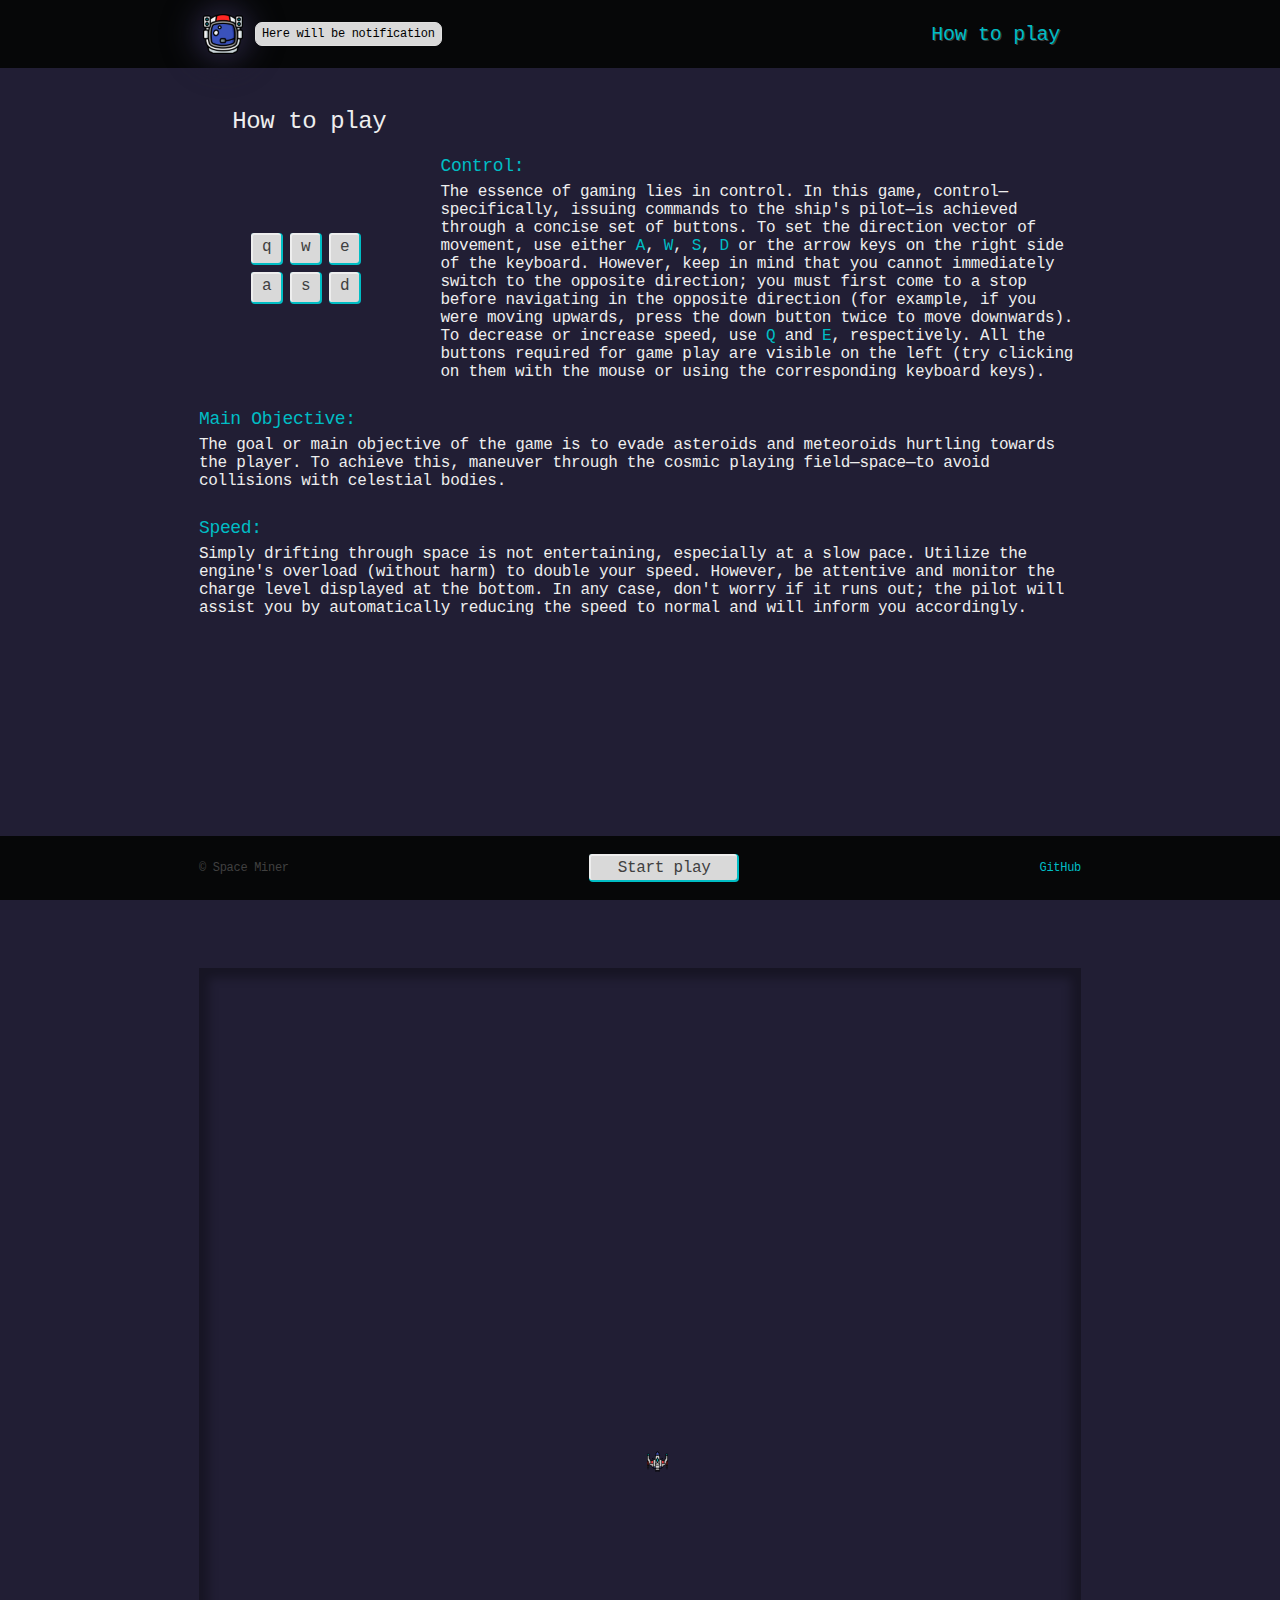
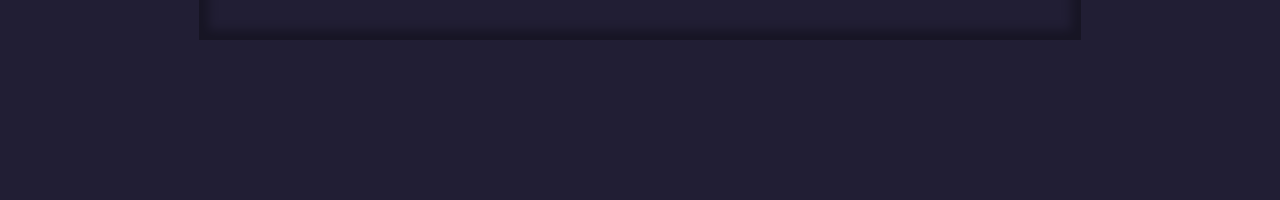
==== index.html @ f4ae4e4f "move all file to root dir for GitHub pages deployment" ====
<!DOCTYPE html>
<html lang="en">
  <head>
    <meta charset="UTF-8" />
    <link rel="icon" href="%PUBLIC_URL%/../assets/icon/spaceSuit.svg" />
    <meta name="viewport" content="width=device-width, initial-scale=1.0" />
    <link rel="stylesheet" href="./index.css" />
    <title>Space miner</title>
  </head>
  <body id="app">
    <!-- ? header -->
    <header class="header">
      <div class="header__container">
        <!-- ? logo -->
        <div class="logo">
          <img
            id="header-logo"
            class="logo__icon"
            src="%PUBLIC_URL%/../assets/icon/space-suit.svg"
            alt="logo"
          />
          <p
            id="header-notification-text"
            class="logo__text text_size_small text notification"
          >
            Here will be notification
          </p>
        </div>

        <!-- ? navigation -->
        <nav class="navigation">
          <ul class="navigation__list">
            <!-- ? how to play -->
            <li class="navigation__item">
              <a
                href="#how-to-play"
                class="navigation__link link text text_size_big"
                >How to play</a
              >
            </li>

            <!-- ? settings -->
            <!-- <li class="navigation__item">
              <a
                href="#settings"
                class="navigation__link link text text_size_big"
                >Settings</a
              >
            </li> -->
          </ul>
        </nav>
      </div>
    </header>

    <!-- ? main -->
    <main class="main">
      <!-- how to play -->
      <section id="how-to-play" class="container how-to-play">
        <!-- ? header -->
        <div class="how-to-play__header">
          <h2 class="first-title how-to-play__title">How to play</h2>
        </div>

        <!-- ? body -->
        <div class="how-to-play__instruction">
          <!-- Control -->
          <div class="how-to-play__block how-to-play_sides_two">
            <article class="key-buttons how-to-play__key-buttons">
              <div
                name="how-to-play-key-button"
                data-key="q"
                class="key-button"
              >
                <p class="key-button__letter text">q</p>
              </div>
              <div
                name="how-to-play-key-button"
                data-key="w"
                class="key-button"
              >
                <p class="key-button__letter text">w</p>
              </div>
              <div
                name="how-to-play-key-button"
                data-key="e"
                class="key-button"
              >
                <p class="key-button__letter text">e</p>
              </div>
              <div
                name="how-to-play-key-button"
                data-key="a"
                class="key-button"
              >
                <p class="key-button__letter text">a</p>
              </div>
              <div
                name="how-to-play-key-button"
                data-key="s"
                class="key-button"
              >
                <p class="key-button__letter text">s</p>
              </div>
              <div
                name="how-to-play-key-button"
                data-key="d"
                class="key-button"
              >
                <p class="key-button__letter text">d</p>
              </div>
            </article>

            <div>
              <h4 class="second-title how-to-play__subtitle text_color_accent">
                Control:
              </h4>

              <p class="text">
                The essence of gaming lies in control. In this game,
                control—specifically, issuing commands to the ship's pilot—is
                achieved through a concise set of buttons. To set the direction
                vector of movement, use either
                <span class="how-to-play__key-letter">A</span>,
                <span class="how-to-play__key-letter">W</span>,
                <span class="how-to-play__key-letter">S</span>,
                <span class="how-to-play__key-letter">D</span>
                or the arrow keys on the right side of the keyboard. However,
                keep in mind that you cannot immediately switch to the opposite
                direction; you must first come to a stop before navigating in
                the opposite direction (for example, if you were moving upwards,
                press the down button twice to move downwards). To decrease or
                increase speed, use
                <span class="how-to-play__key-letter">Q</span> and
                <span class="how-to-play__key-letter">E</span>, respectively.
                All the buttons required for game play are visible on the left
                (try clicking on them with the mouse or using the corresponding
                keyboard keys).
              </p>
            </div>
          </div>
          <!-- Main Objective -->
          <div class="how-to-play__block">
            <div>
              <h4 class="second-title how-to-play__subtitle text_color_accent">
                Main Objective:
              </h4>
              <p class="text">
                The goal or main objective of the game is to evade asteroids and
                meteoroids hurtling towards the player. To achieve this,
                maneuver through the cosmic playing field—space—to avoid
                collisions with celestial bodies.
              </p>
            </div>
          </div>
          <!-- Speed -->
          <div class="how-to-play__block">
            <div>
              <h4 class="second-title how-to-play__subtitle text_color_accent">
                Speed:
              </h4>
              <p class="text">
                Simply drifting through space is not entertaining, especially at
                a slow pace. Utilize the engine's overload (without harm) to
                double your speed. However, be attentive and monitor the charge
                level displayed at the <span>bottom</span>. In any case, don't
                worry if it runs out; the pilot will assist you by automatically
                reducing the speed to normal and will inform you accordingly.
              </p>
            </div>
          </div>
        </div>
      </section>

      <!-- game -->
      <section id="game" class="container">
        <!-- ? game -->
        <article id="game-field" class="field">
          <!-- ? ship -->
          <div hidden id="space-ship" class="space-ship">
            <img
              class="space-ship__img"
              src="%PUBLIC_URL%/../assets/icon/space-ship.svg"
              alt="miner ship"
            />
            <!-- ? engine -->
            <div id="space-ship-engine" class="space-ship__engine"></div>
            <!-- <div id="space-ship-traces" class="space-ship__traces"></div> -->
          </div>
          <!-- ? asteroid -->
          <template id="asteroid-template">
            <img
              class="asteroid__image"
              alt="asteroid"
              src="%PUBLIC_URL%/../assets/icon/asteroid.svg"
            />
          </template>
        </article>
      </section>

      <!-- settings -->
      <!-- <section id="settings" class="container settings">Settings</section> -->
    </main>

    <!-- ? footer -->
    <footer class="footer">
      <div class="footer__container">
        <p class="text text_size_small">&copy; Space Miner</p>

        <!-- button to start play -->
        <button class="text button-start-play" id="button-start-play">
          <p class="button-start-play__text text">Start play</p>
        </button>

        <!-- status bar of energy -->
        <div id="footer-energy-status-bar" class="status-bar">
          <img
            src="%PUBLIC_URL%/../assets/icon/energy.svg"
            alt="energy"
            class="status-bar__icon"
          />
          <div id="footer-energy-status-bar-bar" class="status-bar__progress">
            <div
              class="status-bar__energy status-bar__energy_charge_full"
            ></div>
            <div
              class="status-bar__energy status-bar__energy_charge_full"
            ></div>
            <div
              class="status-bar__energy status-bar__energy_charge_full"
            ></div>
            <div
              class="status-bar__energy status-bar__energy_charge_full"
            ></div>
            <div
              class="status-bar__energy status-bar__energy_charge_full"
            ></div>
            <div
              class="status-bar__energy status-bar__energy_charge_full"
            ></div>
            <div
              class="status-bar__energy status-bar__energy_charge_full"
            ></div>
            <div
              class="status-bar__energy status-bar__energy_charge_full"
            ></div>
            <div
              class="status-bar__energy status-bar__energy_charge_full"
            ></div>
            <div
              class="status-bar__energy status-bar__energy_charge_full"
            ></div>
          </div>
        </div>

        <a
          href="https://github.com/chyVacheck/space_miner"
          class="text text_size_small link"
          >GitHub</a
        >
      </div>
    </footer>

    <!-- ! js -->
    <script type="module" src="./src/index.js"></script>
  </body>
</html>
---- index.css ----
/* ? common */
@import url(./styles/animation.css);
@import url(./styles/link.css);
@import url(./styles/typographic.css);
@import url(./styles/container.css);

/* ? header */
@import url(./styles/header.css);
@import url(./styles/logo.css);
@import url(./styles/navigation.css);

/* ? main */
@import url(./styles/main.css);

/* ? field */
@import url(./styles/field.css);
@import url(./styles/space-ship.css);
@import url(./styles/asteroid.css);

/* ? how to play */
@import url(./styles/how-to-play.css);
@import url(./styles/key-buttons.css);

/* ? footer */
@import url(./styles/footer.css);
@import url(./styles/button-start-play.css);
@import url(./styles/status-bar.css);

html,
body {
  width: 100%;
  margin: 0;
  background: var(--bg-main-color);
  overflow: hidden;
  position: relative;
  display: flex;
  flex-direction: column;
  align-items: center;
  scroll-behavior: smooth;
}

#app {
  /* ? max - width */
  --max-width-container: 882px;

  /* ? filed */
  --field-width: 7px;
  --field-height: 7px;

  /* ? miner ship */
  --miner-ship-width: 21px;
  --miner-ship-height: 21px;

  /* ? engine */
  --engine-work-color: #f44345;
  --engine-overload-color: #ffd731;

  /* ? trace */
  --trace-color: #f44345;

  /* ? color */
  --accent-main-color: #ea6b65;
  --accent-secondary-color: #00bdc4; /* #248bf2 */

  /* ? energy color */
  --energy-empty-color: #f44345;
  --energy-main-color: #ffd731;
  --energy-full-color: #3ddc84;

  /* ? fg color */
  --fg-main-color: #404040;
  --fg-light-color: #eeeeee;
  --fg-accent-color: var(--accent-secondary-color);

  /* ? bg color */
  --bg-main-color: #211e34;
  --bg-secondary-color: #060708;
  --bg-popup-color: #d9d9d9;
  --bg-status-bar-color: #b9b9b9;

  /* ? border color */
  --border-main-color: #c9ccd1;
  --border-secondary-color: #e0e0e0;

  /* ? opacity */
  --opacity-hover: 0.8;
  --opacity-active: 0.4;
}
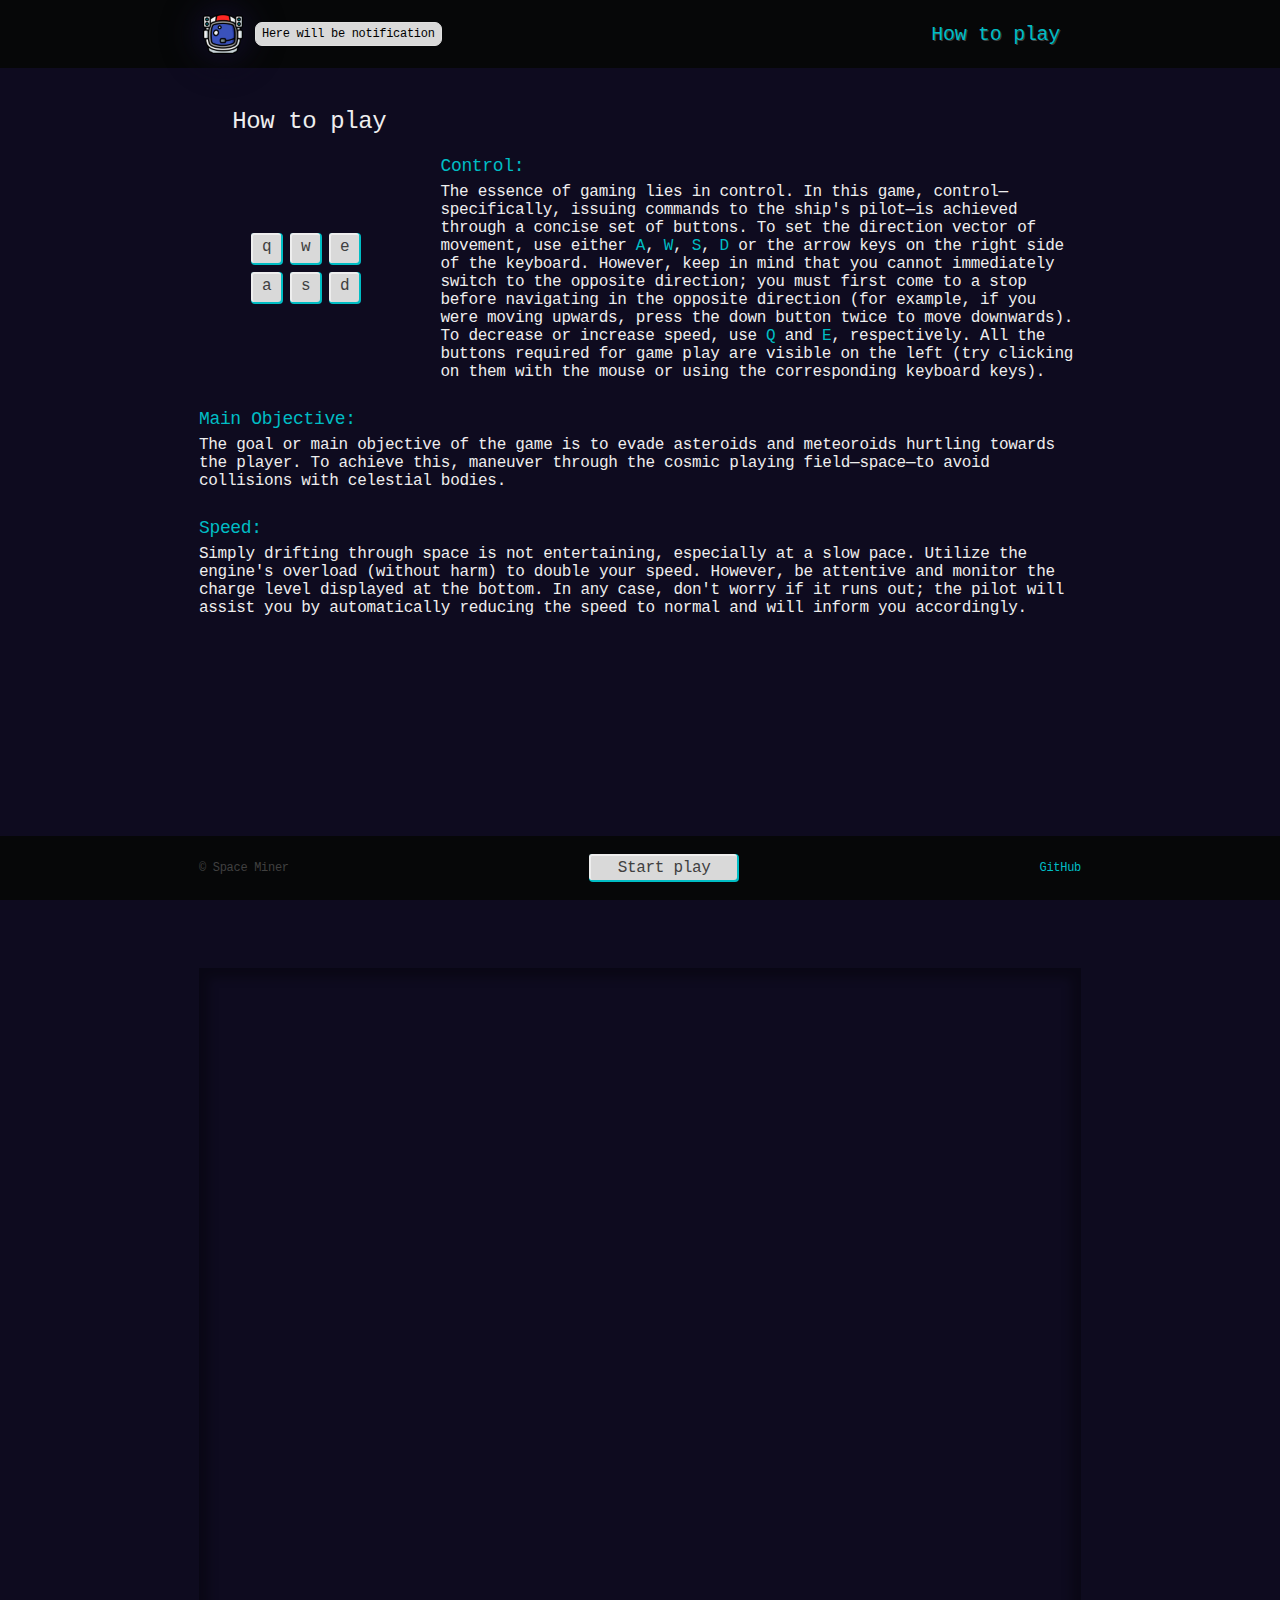
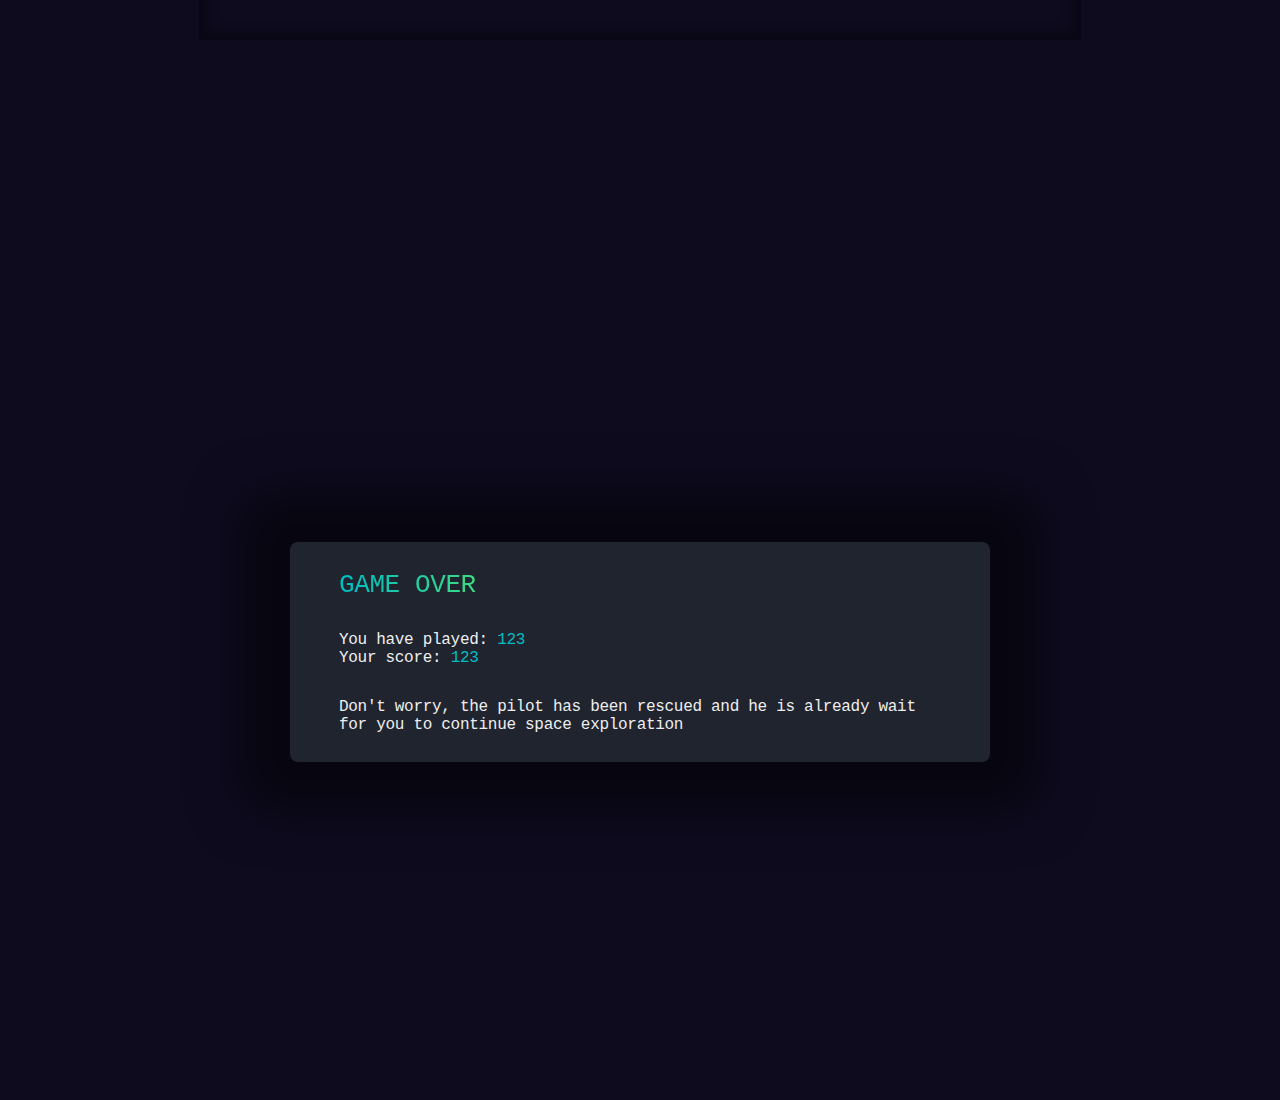
==== commit cdf88725: "feat + refactor + fix" ====
--- a/index.html
+++ b/index.html
@@ -2,7 +2,7 @@
 <html lang="en">
   <head>
     <meta charset="UTF-8" />
-    <link rel="icon" href="%PUBLIC_URL%/../assets/icon/spaceSuit.svg" />
+    <link rel="icon" href="./assets/icon/space-suit.svg" />
     <meta name="viewport" content="width=device-width, initial-scale=1.0" />
     <link rel="stylesheet" href="./index.css" />
     <title>Space miner</title>
@@ -38,15 +38,6 @@
                 >How to play</a
               >
             </li>
-
-            <!-- ? settings -->
-            <!-- <li class="navigation__item">
-              <a
-                href="#settings"
-                class="navigation__link link text text_size_big"
-                >Settings</a
-              >
-            </li> -->
           </ul>
         </nav>
       </div>
@@ -172,20 +163,19 @@
       </section>
 
       <!-- game -->
-      <section id="game" class="container">
+      <section id="main-game" class="container">
         <!-- ? game -->
         <article id="game-field" class="field">
           <!-- ? ship -->
-          <div hidden id="space-ship" class="space-ship">
+          <template id="space-ship-template">
             <img
               class="space-ship__img"
               src="%PUBLIC_URL%/../assets/icon/space-ship.svg"
               alt="miner ship"
             />
-            <!-- ? engine -->
+            <!-- engine -->
             <div id="space-ship-engine" class="space-ship__engine"></div>
-            <!-- <div id="space-ship-traces" class="space-ship__traces"></div> -->
-          </div>
+          </template>
           <!-- ? asteroid -->
           <template id="asteroid-template">
             <img
@@ -197,8 +187,28 @@
         </article>
       </section>
 
-      <!-- settings -->
-      <!-- <section id="settings" class="container settings">Settings</section> -->
+      <!-- gameOver -->
+      <section id="game-over" class="container game-over">
+        <div class="game-over__container">
+          <h2 class="first-title game-over__title">Game Over</h2>
+
+          <div>
+            <p class="text">
+              You have played:
+              <span id="game-over-time" class="text_color_accent">123</span>
+            </p>
+            <p class="text">
+              Your score:
+              <span id="game-over-score" class="text_color_accent">123</span>
+            </p>
+          </div>
+
+          <p class="text">
+            Don't worry, the pilot has been rescued and he is already wait for
+            you to continue space exploration
+          </p>
+        </div>
+      </section>
     </main>
 
     <!-- ? footer -->
@@ -212,7 +222,11 @@
         </button>
 
         <!-- status bar of energy -->
-        <div id="footer-energy-status-bar" class="status-bar">
+        <div
+          id="footer-energy-status-bar"
+          style="display: none"
+          class="status-bar"
+        >
           <img
             src="%PUBLIC_URL%/../assets/icon/energy.svg"
             alt="energy"
--- a/index.css
+++ b/index.css
@@ -20,6 +20,9 @@
 /* ? how to play */
 @import url(./styles/how-to-play.css);
 @import url(./styles/key-buttons.css);
+
+/* ? game over */
+@import url(./styles/game-over.css);
 
 /* ? footer */
 @import url(./styles/footer.css);
@@ -61,6 +64,7 @@
   /* ? color */
   --accent-main-color: #ea6b65;
   --accent-secondary-color: #00bdc4; /* #248bf2 */
+  --accent-other-color: #3ddc84;
 
   /* ? energy color */
   --energy-empty-color: #f44345;
@@ -71,9 +75,11 @@
   --fg-main-color: #404040;
   --fg-light-color: #eeeeee;
   --fg-accent-color: var(--accent-secondary-color);
+  --fg-secondary-accent-color: var(--accent-other-color);
 
   /* ? bg color */
-  --bg-main-color: #211e34;
+
+  --bg-main-color: #0e0b1f;
   --bg-secondary-color: #060708;
   --bg-popup-color: #d9d9d9;
   --bg-status-bar-color: #b9b9b9;
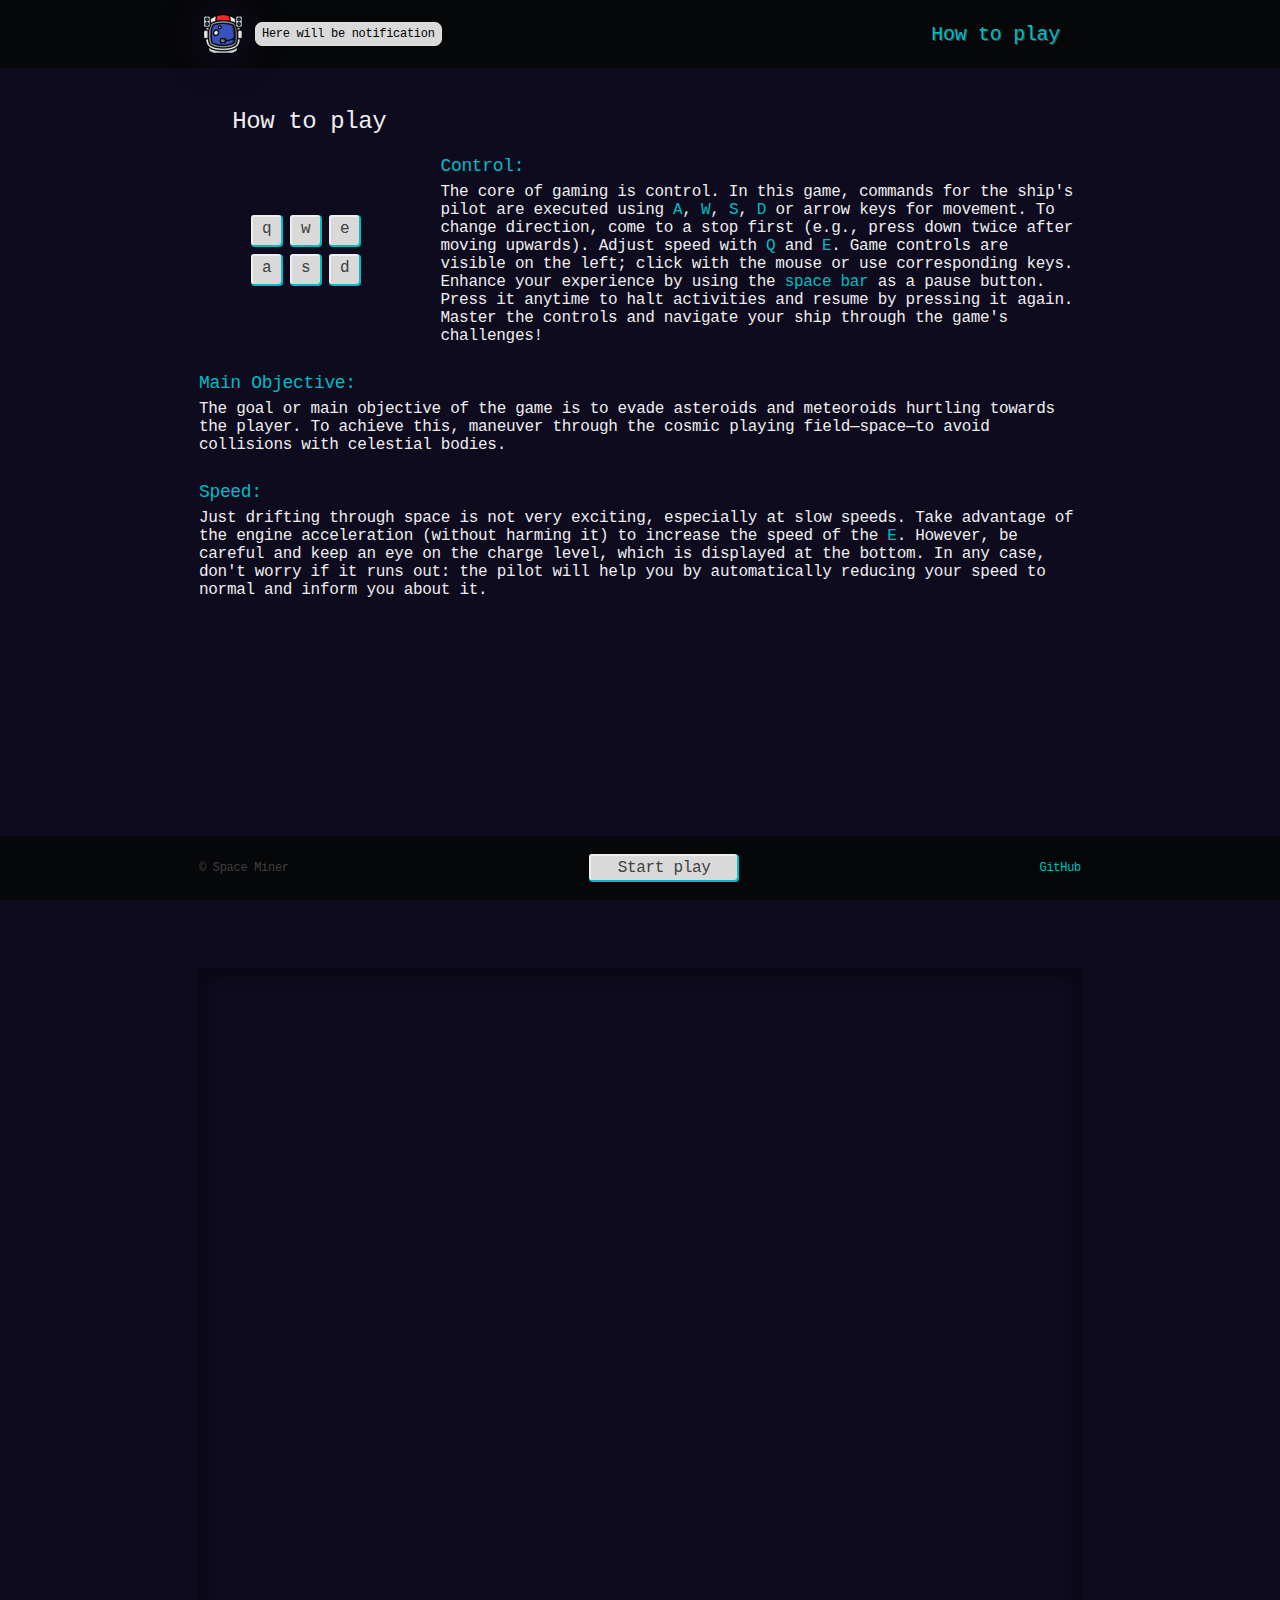
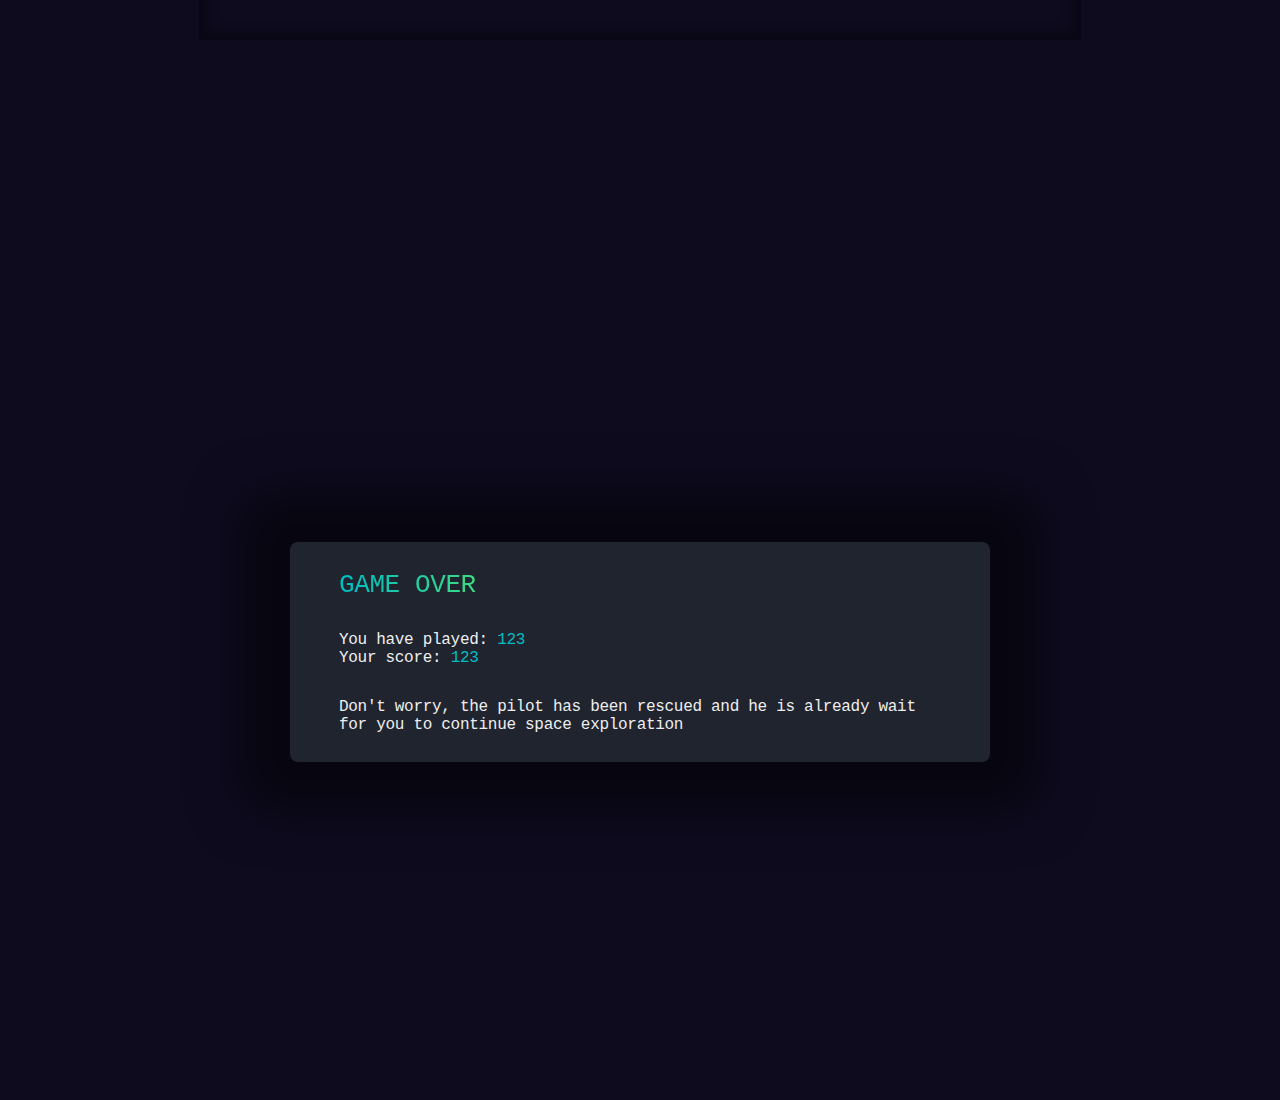
==== commit ebb71298: "feat+refactor" ====
--- a/index.html
+++ b/index.html
@@ -107,25 +107,22 @@
               </h4>
 
               <p class="text">
-                The essence of gaming lies in control. In this game,
-                control—specifically, issuing commands to the ship's pilot—is
-                achieved through a concise set of buttons. To set the direction
-                vector of movement, use either
+                The core of gaming is control. In this game, commands for the
+                ship's pilot are executed using
                 <span class="how-to-play__key-letter">A</span>,
                 <span class="how-to-play__key-letter">W</span>,
                 <span class="how-to-play__key-letter">S</span>,
-                <span class="how-to-play__key-letter">D</span>
-                or the arrow keys on the right side of the keyboard. However,
-                keep in mind that you cannot immediately switch to the opposite
-                direction; you must first come to a stop before navigating in
-                the opposite direction (for example, if you were moving upwards,
-                press the down button twice to move downwards). To decrease or
-                increase speed, use
+                <span class="how-to-play__key-letter">D</span> or arrow keys for
+                movement. To change direction, come to a stop first (e.g., press
+                down twice after moving upwards). Adjust speed with
                 <span class="how-to-play__key-letter">Q</span> and
-                <span class="how-to-play__key-letter">E</span>, respectively.
-                All the buttons required for game play are visible on the left
-                (try clicking on them with the mouse or using the corresponding
-                keyboard keys).
+                <span class="how-to-play__key-letter">E</span>. Game controls
+                are visible on the left; click with the mouse or use
+                corresponding keys. Enhance your experience by using the
+                <span class="how-to-play__key-letter">space bar</span> as a
+                pause button. Press it anytime to halt activities and resume by
+                pressing it again. Master the controls and navigate your ship
+                through the game's challenges!
               </p>
             </div>
           </div>
@@ -150,12 +147,14 @@
                 Speed:
               </h4>
               <p class="text">
-                Simply drifting through space is not entertaining, especially at
-                a slow pace. Utilize the engine's overload (without harm) to
-                double your speed. However, be attentive and monitor the charge
-                level displayed at the <span>bottom</span>. In any case, don't
-                worry if it runs out; the pilot will assist you by automatically
-                reducing the speed to normal and will inform you accordingly.
+                Just drifting through space is not very exciting, especially at
+                slow speeds. Take advantage of the engine acceleration (without
+                harming it) to increase the speed of the
+                <span class="how-to-play__key-letter">E</span>. However, be
+                careful and keep an eye on the charge level, which is displayed
+                at the <span>bottom</span>. In any case, don't worry if it runs
+                out: the pilot will help you by automatically reducing your
+                speed to normal and inform you about it.
               </p>
             </div>
           </div>
@@ -216,8 +215,8 @@
       <div class="footer__container">
         <p class="text text_size_small">&copy; Space Miner</p>
 
-        <!-- button to start play -->
-        <button class="text button-start-play" id="button-start-play">
+        <!-- main button -->
+        <button class="text button-start-play" id="main-button">
           <p class="button-start-play__text text">Start play</p>
         </button>
 
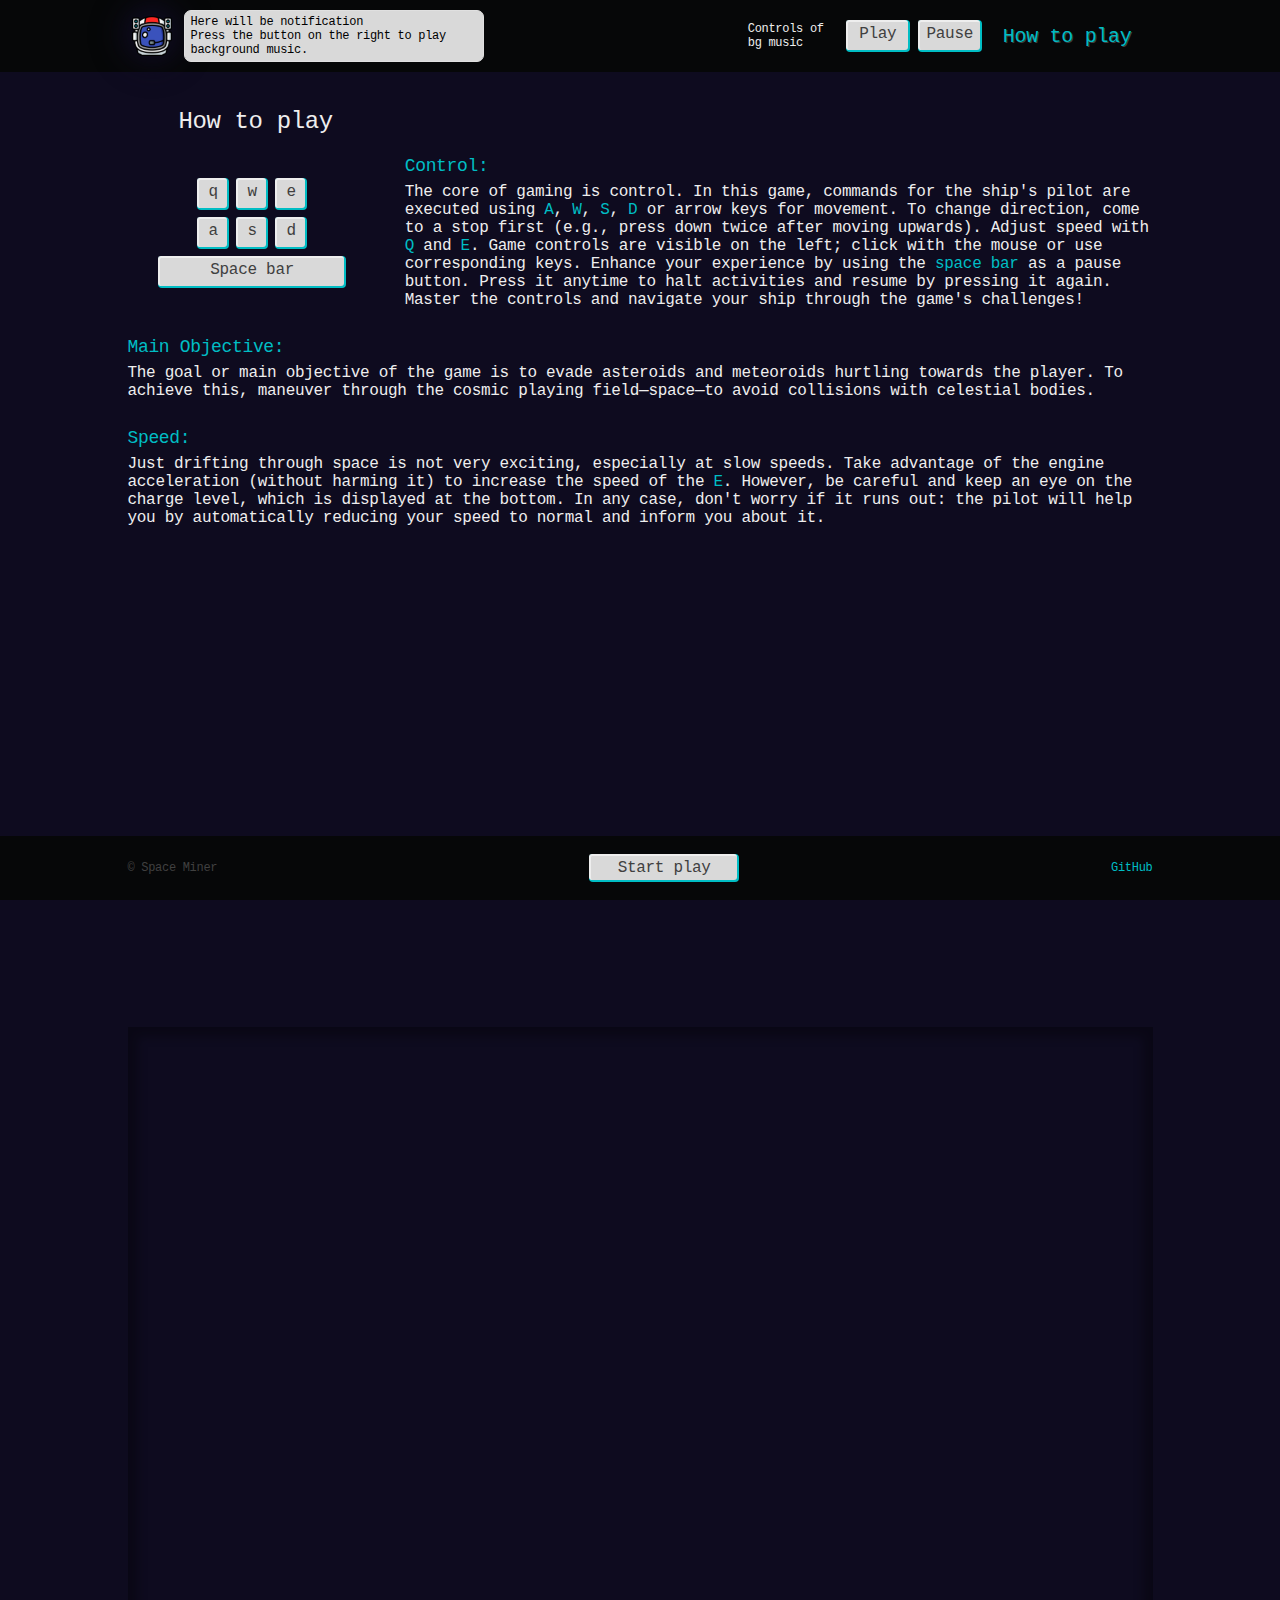
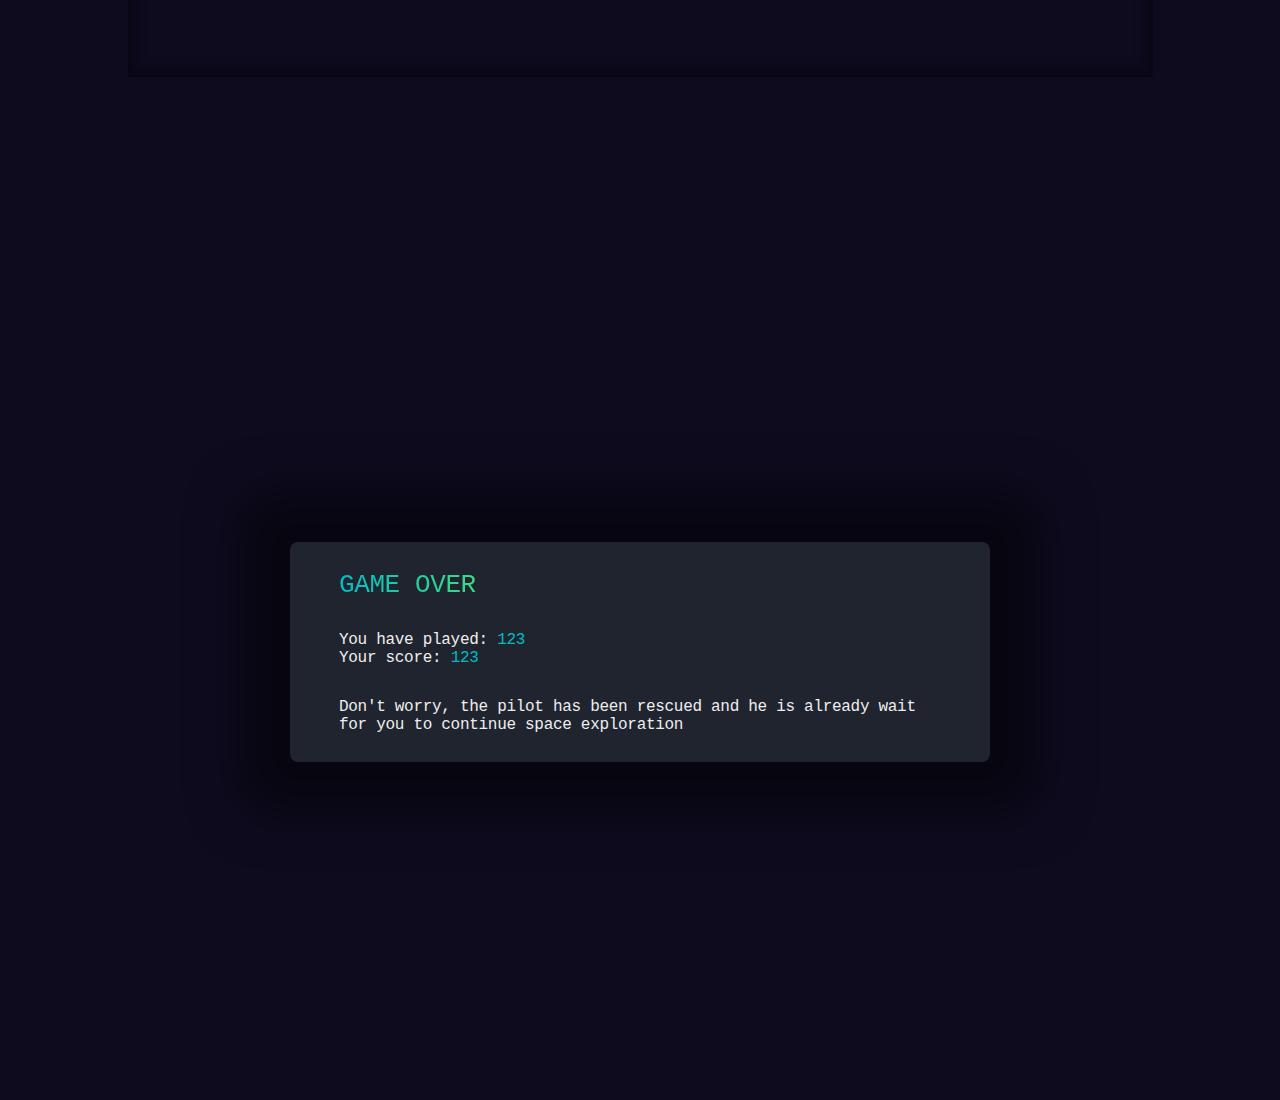
==== commit 08e445be: "feat: add bg music" ====
--- a/index.html
+++ b/index.html
@@ -23,8 +23,28 @@
             id="header-notification-text"
             class="logo__text text_size_small text notification"
           >
-            Here will be notification
+            Here will be notification <br />Press the button on the right to
+            play background music.
           </p>
+        </div>
+
+        <!-- ? audio -->
+
+        <div class="audio">
+          <audio id="audio" autoplay loop>
+            <source src="./assets/music/Space.wav" type="audio/wav" />
+            <!-- <source src="./assets/music/Space.mp3" type="audio/mp3" /> -->
+            Your browser does not support the audio tag.
+          </audio>
+
+          <h2 class="audio__name text_size_small text">Controls of bg music</h2>
+
+          <button class="audio-button key-button" id="audio-play-button">
+            <p class="text key-button__letter">Play</p>
+          </button>
+          <button class="audio-button key-button" id="audio-pause-button">
+            <p class="text key-button__letter">Pause</p>
+          </button>
         </div>
 
         <!-- ? navigation -->
@@ -57,47 +77,58 @@
           <!-- Control -->
           <div class="how-to-play__block how-to-play_sides_two">
             <article class="key-buttons how-to-play__key-buttons">
-              <div
-                name="how-to-play-key-button"
-                data-key="q"
-                class="key-button"
-              >
-                <p class="key-button__letter text">q</p>
+              <div class="key-buttons_type_row">
+                <div
+                  name="how-to-play-key-button"
+                  data-key="q"
+                  class="key-button"
+                >
+                  <p class="key-button__letter text">q</p>
+                </div>
+                <div
+                  name="how-to-play-key-button"
+                  data-key="w"
+                  class="key-button"
+                >
+                  <p class="key-button__letter text">w</p>
+                </div>
+                <div
+                  name="how-to-play-key-button"
+                  data-key="e"
+                  class="key-button"
+                >
+                  <p class="key-button__letter text">e</p>
+                </div>
+              </div>
+              <div class="key-buttons_type_row">
+                <div
+                  name="how-to-play-key-button"
+                  data-key="a"
+                  class="key-button"
+                >
+                  <p class="key-button__letter text">a</p>
+                </div>
+                <div
+                  name="how-to-play-key-button"
+                  data-key="s"
+                  class="key-button"
+                >
+                  <p class="key-button__letter text">s</p>
+                </div>
+                <div
+                  name="how-to-play-key-button"
+                  data-key="d"
+                  class="key-button"
+                >
+                  <p class="key-button__letter text">d</p>
+                </div>
               </div>
               <div
                 name="how-to-play-key-button"
-                data-key="w"
-                class="key-button"
+                data-key=" "
+                class="key-button key-button_type_space-bar"
               >
-                <p class="key-button__letter text">w</p>
-              </div>
-              <div
-                name="how-to-play-key-button"
-                data-key="e"
-                class="key-button"
-              >
-                <p class="key-button__letter text">e</p>
-              </div>
-              <div
-                name="how-to-play-key-button"
-                data-key="a"
-                class="key-button"
-              >
-                <p class="key-button__letter text">a</p>
-              </div>
-              <div
-                name="how-to-play-key-button"
-                data-key="s"
-                class="key-button"
-              >
-                <p class="key-button__letter text">s</p>
-              </div>
-              <div
-                name="how-to-play-key-button"
-                data-key="d"
-                class="key-button"
-              >
-                <p class="key-button__letter text">d</p>
+                <p class="key-button__letter text">Space bar</p>
               </div>
             </article>
 
@@ -162,7 +193,7 @@
       </section>
 
       <!-- game -->
-      <section id="main-game" class="container">
+      <section id="main-game" class="container game">
         <!-- ? game -->
         <article id="game-field" class="field">
           <!-- ? ship -->
--- a/index.css
+++ b/index.css
@@ -12,7 +12,8 @@
 /* ? main */
 @import url(./styles/main.css);
 
-/* ? field */
+/* ? game*/
+@import url(./styles/game.css);
 @import url(./styles/field.css);
 @import url(./styles/space-ship.css);
 @import url(./styles/asteroid.css);
@@ -26,6 +27,7 @@
 
 /* ? footer */
 @import url(./styles/footer.css);
+@import url(./styles/audio.css);
 @import url(./styles/button-start-play.css);
 @import url(./styles/status-bar.css);
 
@@ -44,15 +46,14 @@
 
 #app {
   /* ? max - width */
-  --max-width-container: 882px;
+  --max-width-container: 1025px;
 
   /* ? filed */
-  --field-width: 7px;
-  --field-height: 7px;
+  --field-width: 5px;
+  --field-height: 5px;
 
   /* ? miner ship */
-  --miner-ship-width: 21px;
-  --miner-ship-height: 21px;
+  --miner-ship-size: 4;
 
   /* ? engine */
   --engine-work-color: #f44345;
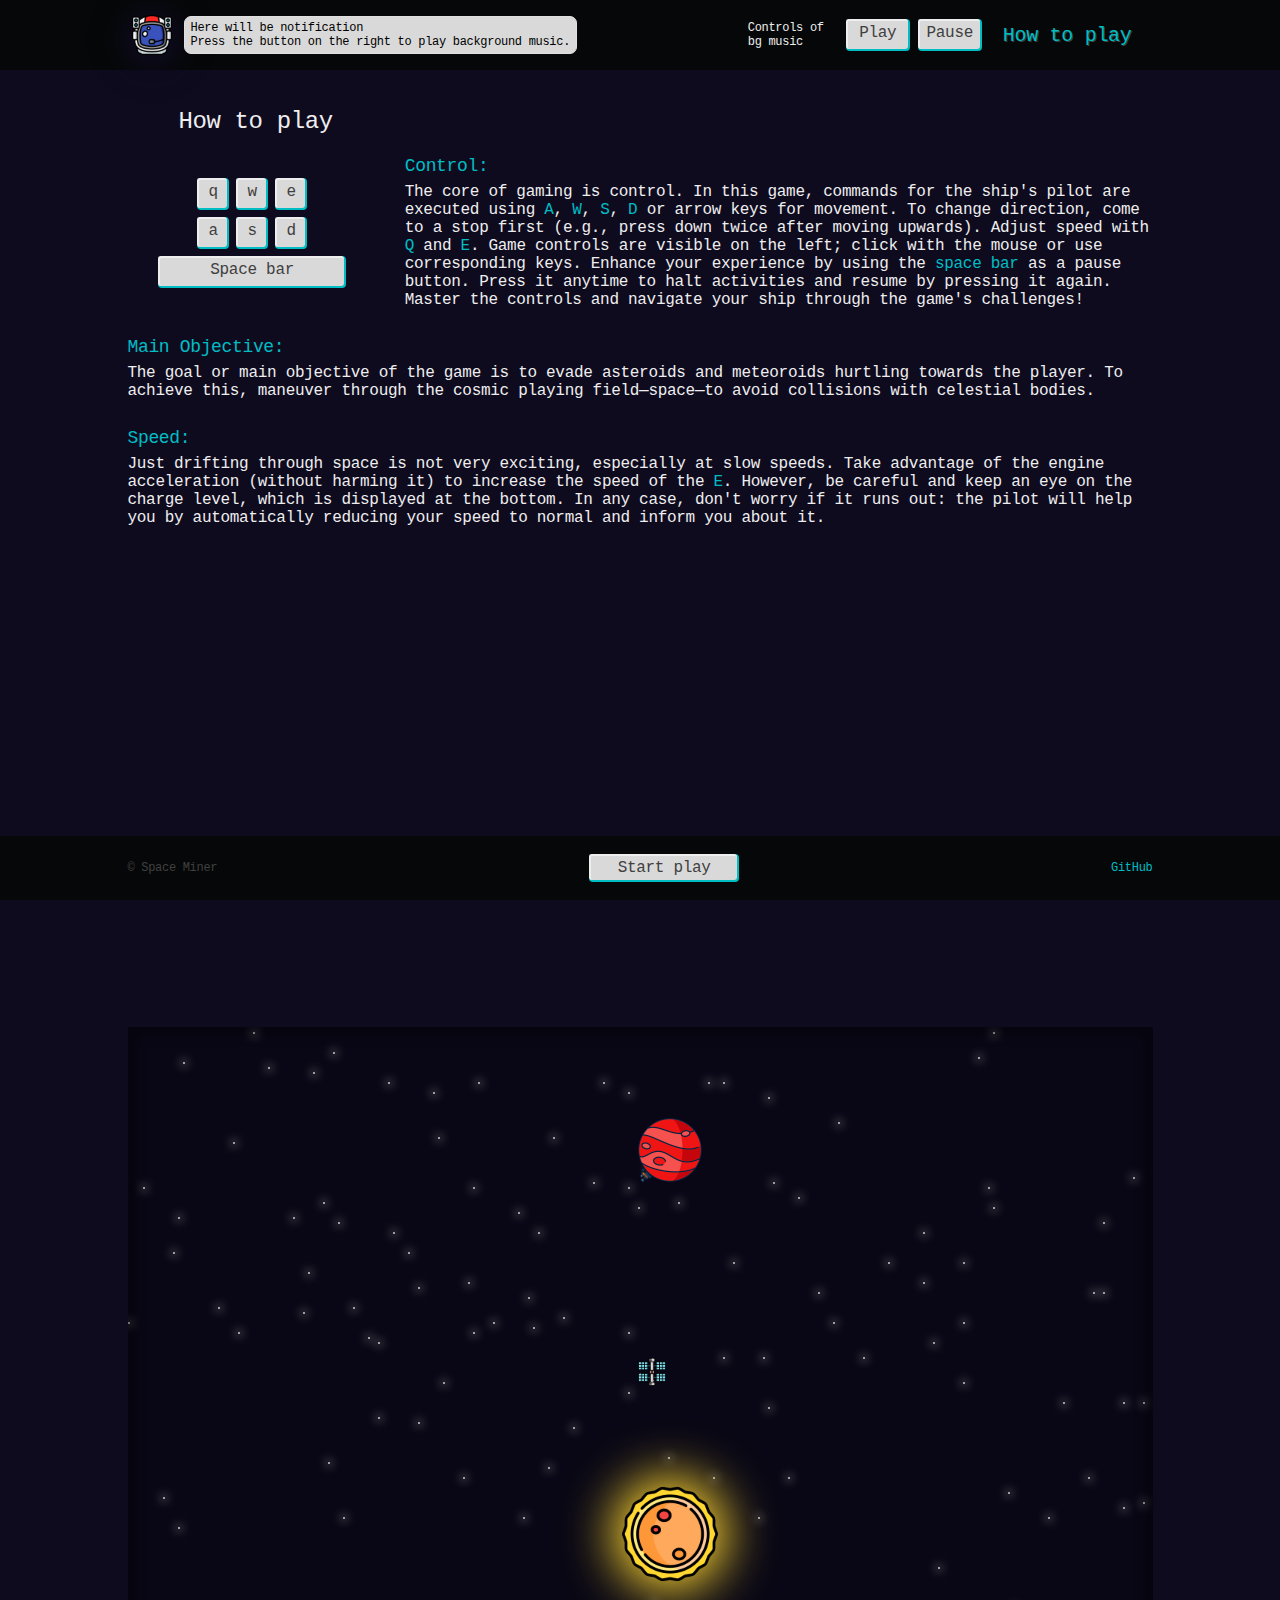
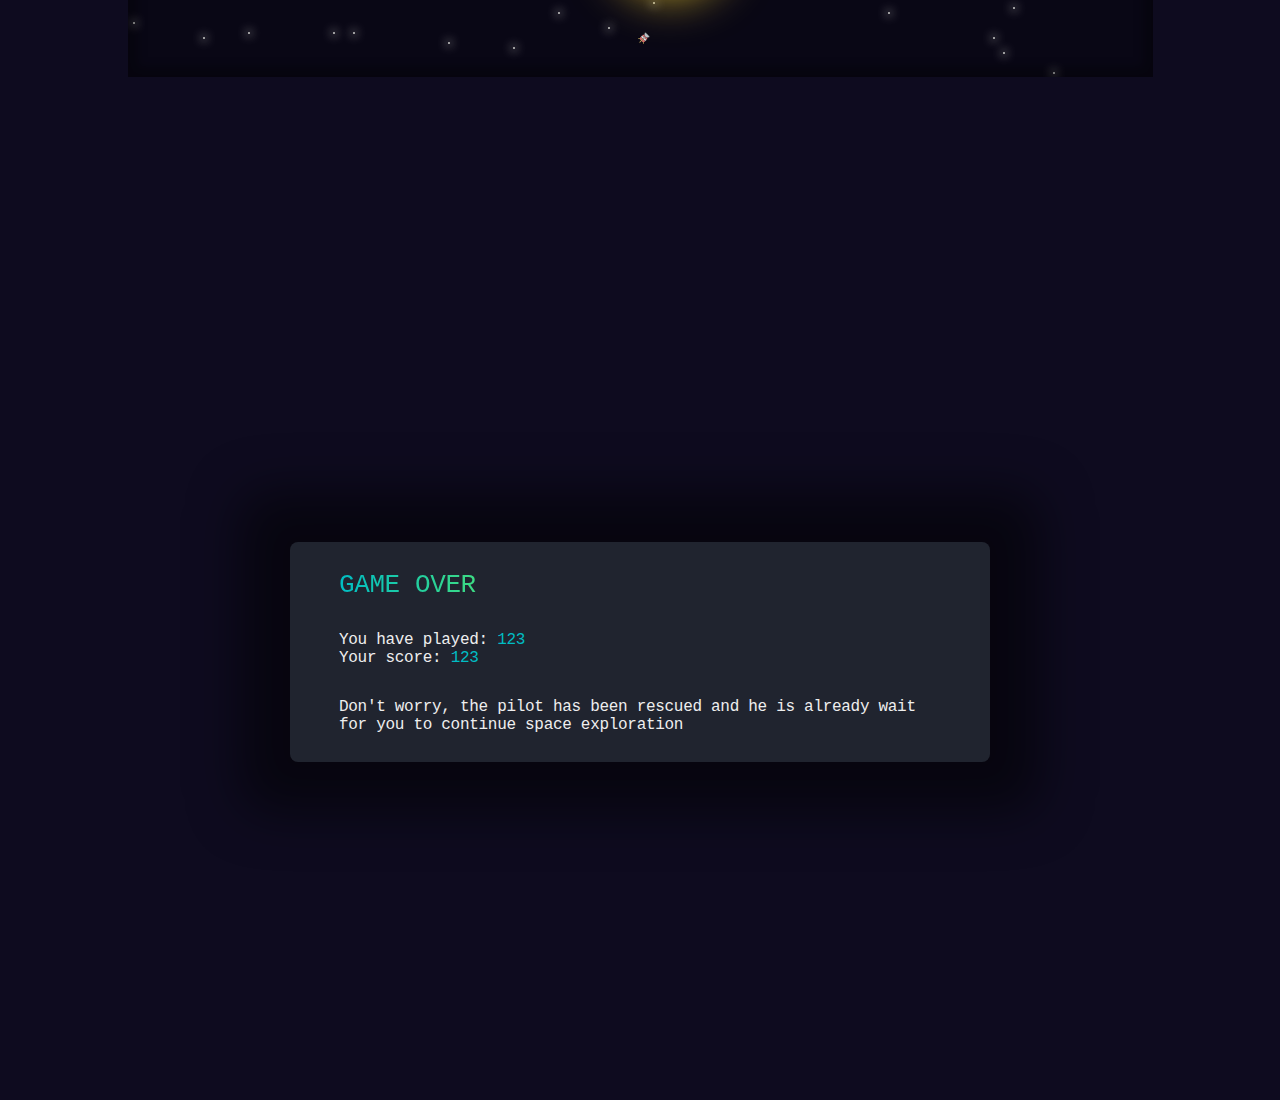
==== commit f33add6a: "feat: create a background animation" ====
--- a/index.html
+++ b/index.html
@@ -31,7 +31,7 @@
         <!-- ? audio -->
 
         <div class="audio">
-          <audio id="audio" autoplay loop>
+          <audio id="audio" loop>
             <source src="./assets/music/Space.wav" type="audio/wav" />
             <!-- <source src="./assets/music/Space.mp3" type="audio/mp3" /> -->
             Your browser does not support the audio tag.
@@ -214,6 +214,71 @@
               src="%PUBLIC_URL%/../assets/icon/asteroid.svg"
             />
           </template>
+
+          <!-- ? space background -->
+          <article id="sun" class="sun">
+            <!-- ? sun -->
+            <div class="orbit">
+              <img
+                title="Satellites are artificial objects in space that orbit around Earth or other planets, serving purposes such as communication, scientific research, and more."
+                class="space__obj satellite"
+                src="./assets/icon/space_satellite.svg"
+                alt="satellite"
+              />
+            </div>
+            <div class="orbit">
+              <img
+                class="space__obj solar-station"
+                src="./assets/icon/space_solar_station.svg"
+                alt="solar-station"
+              />
+            </div>
+
+            <!-- ? earth -->
+            <div class="orbit orbit_type_reverse">
+              <div class="orbit earth-orbit">
+                <img
+                  title="Earth is the third planet from the Sun in the Solar System and the only known celestial body where life exists"
+                  class="space__obj space__obj_type_nature earth"
+                  src="./assets/icon/earth.svg"
+                  alt="earth"
+                />
+                <img
+                  title="The Moon is Earth's natural satellite, the fifth largest moon in the Solar System, influencing tides on Earth"
+                  class="space__obj space__obj_type_nature moon"
+                  src="./assets/icon/moon.svg"
+                  alt="moon"
+                />
+              </div>
+            </div>
+
+            <!-- ? mars -->
+            <div class="orbit orbit_type_reverse">
+              <div class="mars-orbit">
+                <img
+                  title='Mars is the fourth planet from the Sun, often called the "Red Planet" due to the iron oxide prevalent on its surface'
+                  class="space__obj space__obj_type_nature mars"
+                  src="./assets/icon/mars.svg"
+                  alt="mars"
+                />
+                <img
+                  class="space__obj robot"
+                  src="./assets/icon/robot.svg"
+                  alt="robot"
+                />
+              </div>
+            </div>
+
+            <img
+              title="The Sun is the central star of the Solar System, primarily composed of hydrogen and helium, serving as the source of light and energy for all the planets"
+              class="space__obj space__obj_type_nature sun__image"
+              src="./assets/icon/sun.svg"
+              alt="sun"
+            />
+          </article>
+
+          <!-- ? starts -->
+          <!-- <span class="star" style="--row: 8; --column: 12"></span> -->
         </article>
       </section>
 
--- a/index.css
+++ b/index.css
@@ -17,6 +17,7 @@
 @import url(./styles/field.css);
 @import url(./styles/space-ship.css);
 @import url(./styles/asteroid.css);
+@import url(./styles/space.css);
 
 /* ? how to play */
 @import url(./styles/how-to-play.css);
@@ -53,7 +54,7 @@
   --field-height: 5px;
 
   /* ? miner ship */
-  --miner-ship-size: 4;
+  --miner-ship-size: 5;
 
   /* ? engine */
   --engine-work-color: #f44345;
@@ -89,6 +90,10 @@
   --border-main-color: #c9ccd1;
   --border-secondary-color: #e0e0e0;
 
+  /* ? space */
+  --start-main-shin-color: #eee;
+  --sun-main-shin-color: #ffd731;
+
   /* ? opacity */
   --opacity-hover: 0.8;
   --opacity-active: 0.4;
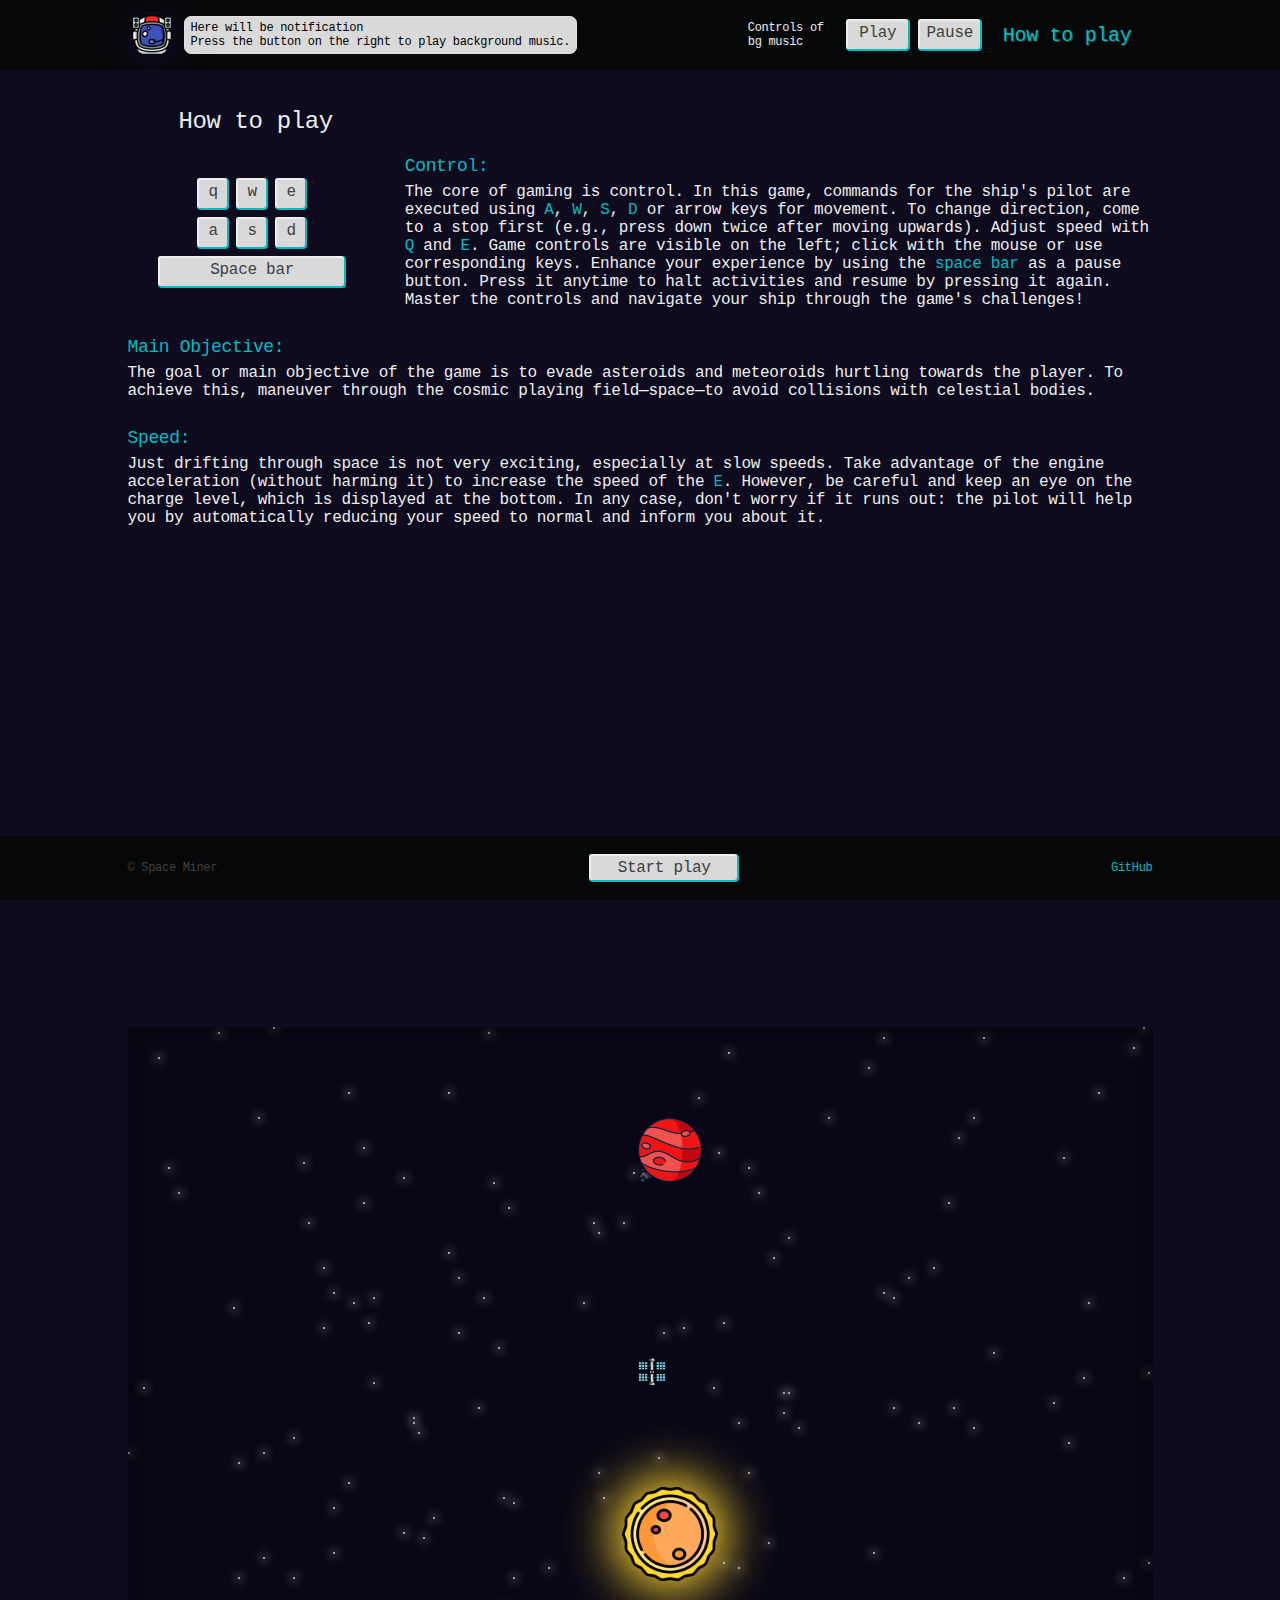
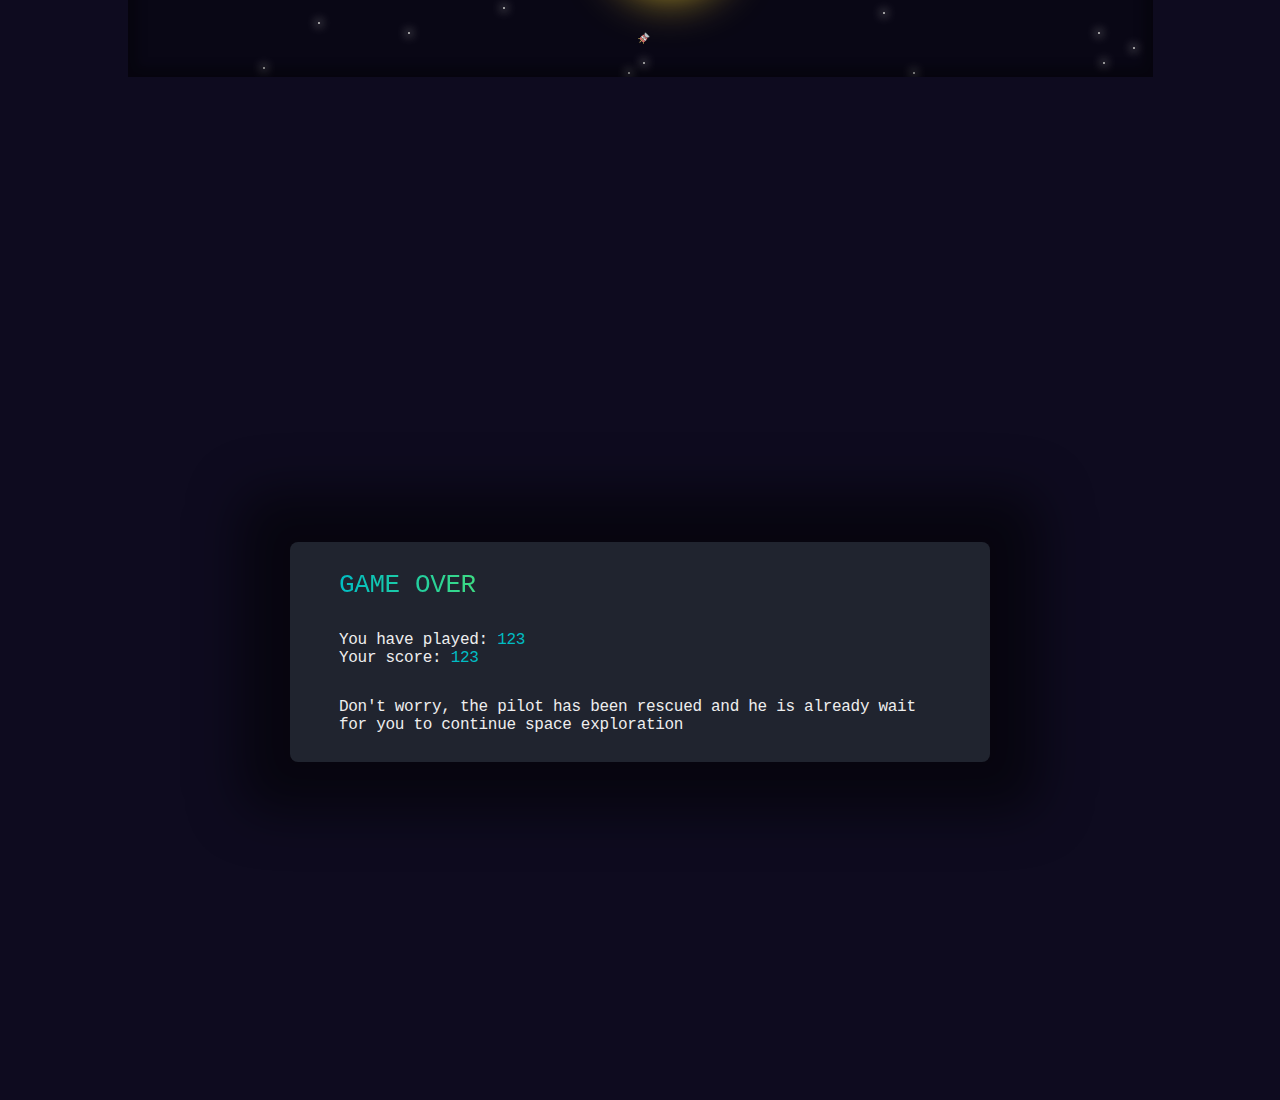
==== commit 5dfcf097: "feat: a bit improve visual" ====
--- a/index.html
+++ b/index.html
@@ -235,7 +235,7 @@
             </div>
 
             <!-- ? earth -->
-            <div class="orbit orbit_type_reverse">
+            <div class="orbit orbit_type_reverse orbit_planet_earth">
               <div class="orbit earth-orbit">
                 <img
                   title="Earth is the third planet from the Sun in the Solar System and the only known celestial body where life exists"
@@ -253,7 +253,7 @@
             </div>
 
             <!-- ? mars -->
-            <div class="orbit orbit_type_reverse">
+            <div class="orbit orbit_type_reverse orbit_planet_mars">
               <div class="mars-orbit">
                 <img
                   title='Mars is the fourth planet from the Sun, often called the "Red Planet" due to the iron oxide prevalent on its surface'
